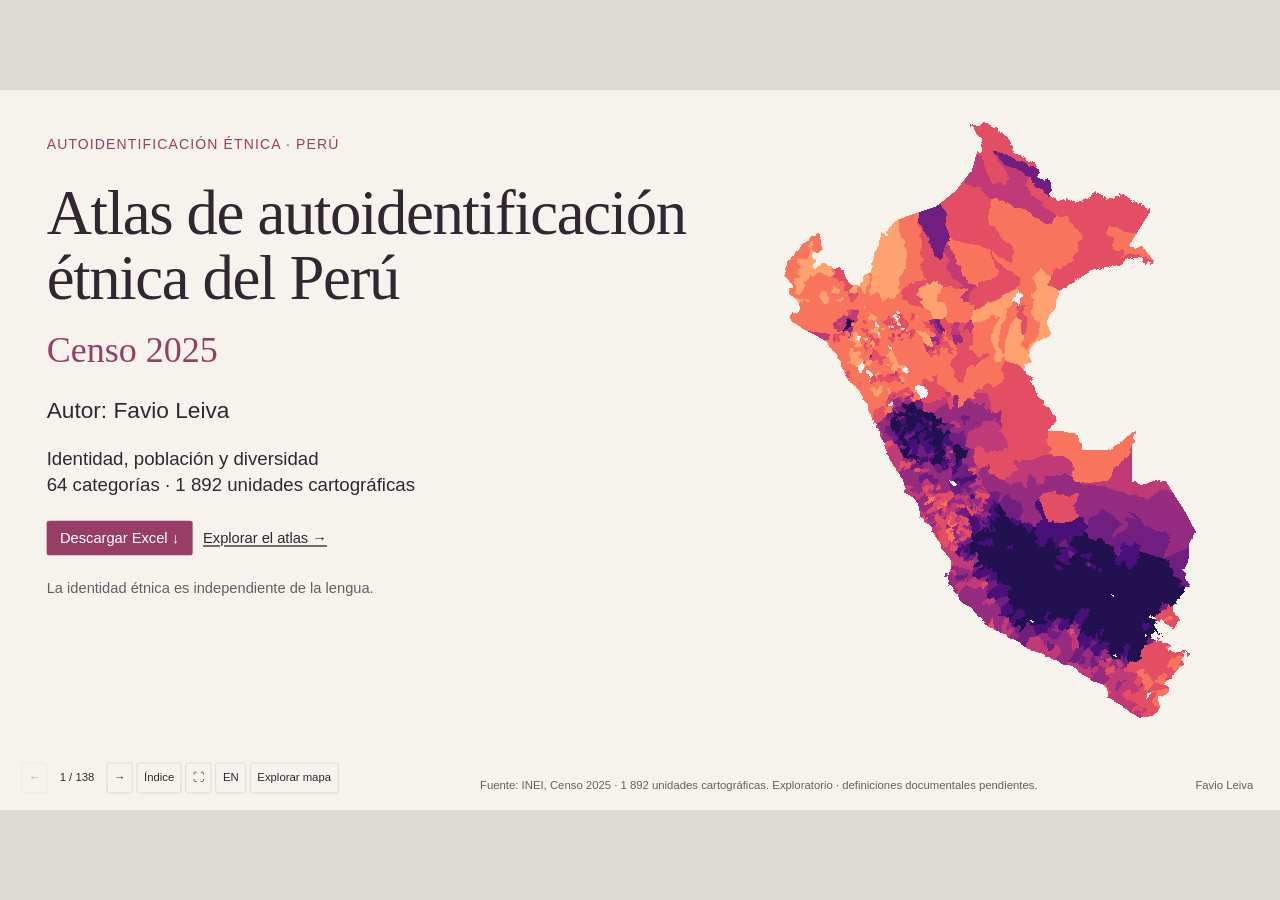
==== atlases/ethnicity/site/index.html @ 455b1ba3 "Publish lightweight bilingual ethnicity atlas for static hosting" ====
<!doctype html><html lang="es"><head><meta charset="utf-8"><meta name="viewport" content="width=device-width,initial-scale=1"><title>Atlas de autoidentificación étnica · Favio Leiva</title><link rel="stylesheet" href="deck.css"></head><body>
<main id="stage" aria-label="Atlas"><div id="slide-content" aria-live="polite"></div>
<nav class="controls" aria-label="Navegación / Navigation"><button id="previous" aria-label="Anterior / Previous">←</button><span id="counter"></span><button id="next" aria-label="Siguiente / Next">→</button><button id="contents"></button><button id="fullscreen" title="Pantalla completa / Full screen">⛶</button><button id="language"></button><button id="zoom"></button><button id="details"></button></nav>
<div class="slide-foot"><span id="footnote"></span><span>Favio Leiva</span></div></main>
<dialog id="toc"><div class="dialoghead"><h2 id="tocTitle"></h2><button id="closeToc"></button></div><input id="search" type="search" autocomplete="off"><div id="toc-list"></div><p id="empty" hidden></p></dialog><dialog id="figure-dialog"><div class="dialoghead"><span id="figure-title"></span><button id="closeFigure"></button></div><div class="downloads"><a id="original" target="_blank" rel="noopener"></a><button id="native"></button></div><div id="figure-scroll"><img id="viewer-image" alt=""></div></dialog><dialog id="detail"><div class="dialoghead"><h2 id="detail-title"></h2><button id="closeDetail"></button></div><div id="detail-body"></div></dialog><script src="deck-data.js"></script><script src="assets/district_geometry.js"></script><script src="assets/district_values.js"></script><script src="deck.js"></script></body></html>
---- atlases/ethnicity/site/deck.css ----
:root{--paper:#f6f3ed;--ink:#302731;--muted:#675d65;--accent:#983d63;--line:#d5ccd0}
*{box-sizing:border-box}html,body{margin:0;width:100%;height:100%;overflow:hidden;background:#dedad5;color:var(--ink);font-family:Arial,Helvetica,sans-serif}button,input,select{font:inherit}a{color:inherit;text-underline-offset:4px}a:hover{color:var(--accent)}button{cursor:pointer;border:1px solid var(--line);border-radius:4px;background:transparent;color:var(--ink);padding:8px 10px}button:hover{background:#e8e0e2}button:disabled{opacity:.35;cursor:default}:focus-visible{outline:3px solid var(--accent);outline-offset:3px}[hidden]{display:none!important}
#stage{position:absolute;width:1920px;height:1080px;transform-origin:0 0;overflow:hidden;background:var(--paper)}#slide-content{position:absolute;inset:0 0 88px}h1,h2,p,figure{margin:0}h1{font-family:Georgia,'Times New Roman',serif;font-weight:400;letter-spacing:-1px;line-height:1.08;font-size:54px}h2{font-size:27px;line-height:1.2;font-weight:600}.eyebrow{font-size:19px;text-transform:uppercase;letter-spacing:1.7px;color:var(--accent)}.muted{color:var(--muted)}.status{color:#704459}.controls{position:absolute;bottom:25px;left:32px;display:flex;gap:6px;align-items:center;height:46px;z-index:5}.controls button{font-size:17px;height:46px}.controls #counter{font-size:17px;min-width:77px;text-align:center;font-variant-numeric:tabular-nums}.slide-foot{position:absolute;bottom:27px;left:720px;right:40px;min-height:39px;display:flex;align-items:flex-end;justify-content:space-between;gap:22px;font-size:17px;line-height:1.25;color:var(--muted)}.slide-foot>span:first-child{max-width:1040px}.slide-foot>span:last-child{white-space:nowrap}
.map-head{position:absolute;left:40px;right:40px;top:30px}.map-head .eyebrow{margin-bottom:12px}.map-head h1{font-size:49px;max-width:1840px}.map-head.long h1{font-size:41px;max-width:1680px}.map-sub{display:flex;align-items:center;justify-content:space-between;gap:20px;margin-top:12px;font-size:22px}.metric-links{display:flex;align-items:center;gap:13px;white-space:nowrap;font-size:20px}.metric-links a{text-decoration:none;padding:4px 0;border-bottom:2px solid transparent}.metric-links .selected{color:var(--accent);border-color:var(--accent);font-weight:bold}.map-grid{position:absolute;top:166px;left:40px;right:40px;bottom:0;display:grid;grid-template-columns:420px minmax(0,1fr) 620px;gap:30px}.map-head.long+.map-grid{top:190px}.inset-panel,.national-panel,.ranking-panel{min-width:0;min-height:0}.inset-panel h2{font-size:26px}.scope{font-size:17px;color:var(--muted);margin-top:5px}.inset-map{height:350px;margin:7px 0 5px}.map-svg{width:100%;height:100%;display:block;overflow:visible}.district{stroke:transparent;stroke-width:0;shape-rendering:crispEdges;vector-effect:non-scaling-stroke;fill-rule:evenodd}.inset-map .district{stroke:transparent;stroke-width:0}.map-svg .locator{fill:none;stroke:#704459;stroke-width:1.3;vector-effect:non-scaling-stroke}.national-panel{display:flex;flex-direction:column}.national-panel h2{font-size:26px}.national-map{flex:1;min-height:0;margin-top:3px;cursor:zoom-in}.national-caption{font-size:17px;color:var(--muted);line-height:1.25;margin-top:5px;text-align:center}.summary{display:flex;justify-content:space-between;gap:18px;border-top:1px solid var(--line);padding-top:10px;margin:7px 0 12px}.summary div{min-width:0}.summary span{display:block;font-size:17px;color:var(--muted)}.summary strong{display:block;font-size:31px;line-height:1.3;font-weight:400;font-variant-numeric:tabular-nums;margin-top:3px}.summary .secondary strong{font-size:26px}.legend-head{display:flex;justify-content:space-between;align-items:baseline;border-top:1px solid var(--line);padding-top:9px;margin-bottom:8px;gap:12px}.legend-head h2{font-size:21px}.legend-head span{font-size:16px;color:var(--muted)}.legend-list{display:grid;grid-template-columns:1fr 1fr;gap:9px 16px}.legend-item{display:grid;grid-template-columns:20px 1fr;column-gap:7px;align-items:start;line-height:1.15}.swatch{width:18px;height:18px;border:1px solid #b7afb5;margin-top:2px;grid-row:span 2}.missing-swatch{background:repeating-linear-gradient(135deg,#bbb 0 3px,#ddd 3px 5px)}.class-label{font-size:17px;white-space:nowrap}.district-count{font-size:16px;color:var(--muted);margin-top:3px}.legend-note{font-size:16px;color:var(--muted);line-height:1.25;margin-top:10px}
.ranking-panel h2{font-size:27px;margin-bottom:10px}.top-table{width:100%;border-collapse:collapse;table-layout:fixed;font-variant-numeric:tabular-nums}.top-table th{font-size:16px;color:var(--muted);font-weight:400;border-bottom:1px solid var(--line);padding:0 0 7px;text-align:left}.top-table th:first-child{width:34px}.top-table th:last-child{width:116px;text-align:right}.top-table td{border-bottom:1px solid #e6dfe0;vertical-align:middle;padding:1px 0;height:37px}.top-table td:first-child{font-size:16px;color:var(--muted)}.top-table td:last-child{text-align:right;font-size:21px;white-space:nowrap}.place{display:block;font-size:21px;line-height:21px;padding-right:7px}.top-table small{display:block;font-size:14px;line-height:14px;color:var(--muted)}.place.long-place{font-size:19px;line-height:20px}.long-place+small{display:none}.rank-note{font-size:16px;color:var(--muted);line-height:1.25;margin-top:10px}.sparse .top-table td{height:58px}.sparse .place{font-size:24px;line-height:28px}.sparse .top-table small{font-size:17px;line-height:22px}.sparse .top-table td:last-child{font-size:24px}.sparse .rank-note{margin-top:20px;max-width:540px}
.national-ranking{padding:38px 64px 0;height:100%}.national-ranking .eyebrow{margin-bottom:15px}.national-ranking h1{font-size:58px}.ranking-intro{margin-top:13px;font-size:23px;color:var(--muted)}.national-table{width:100%;border-collapse:collapse;table-layout:fixed;margin-top:24px;font-variant-numeric:tabular-nums}.national-table th{font-size:18px;font-weight:400;color:var(--muted);padding:0 0 9px;text-align:left;border-bottom:1px solid var(--line)}.national-table th:nth-child(1){width:64px}.national-table th:nth-child(2){width:570px}.national-table th:nth-child(3){width:auto}.national-table th:nth-child(4){width:175px;text-align:right}.national-table th:nth-child(5){width:142px;text-align:right}.national-table td{font-size:24px;line-height:1.1;padding:5px 0;height:33px;border-bottom:1px solid #e6dfe0;vertical-align:middle}.national-table td:first-child{font-size:19px;color:var(--muted)}.national-table td:nth-child(2){padding-right:22px}.national-table td:nth-child(2) a{text-decoration:none}.national-table td:nth-child(2) a:hover{text-decoration:underline}.national-table td:nth-child(4),.national-table td:nth-child(5){text-align:right;white-space:nowrap}.national-table .long-label{font-size:20px}.barcell{padding-right:32px!important}.bar-track{width:100%;height:15px;border-left:1px solid #bba2ae;background:linear-gradient(90deg,transparent 24.8%,#e6dfe0 25%,transparent 25.2%,transparent 49.8%,#e6dfe0 50%,transparent 50.2%,transparent 74.8%,#e6dfe0 75%,transparent 75.2%)}.bar{height:100%;background:#983d63}.bar.residual{background:#b47a94}.ranking-note{margin-top:17px;font-size:18px;line-height:1.3;color:var(--muted)}.ranking-note strong{color:#704459}
.cover{position:relative;height:100%;padding:70px 70px 0}.cover .eyebrow{font-size:21px;margin-bottom:42px}.cover h1{font-size:94px;line-height:1.04;max-width:1050px;letter-spacing:-2px}.cover-year{font-family:Georgia,serif;font-size:54px;color:var(--accent);margin-top:27px}.cover-author{font-size:34px;margin-top:40px}.cover-subtitle{font-size:28px;line-height:1.45;margin-top:33px;max-width:920px}.cover-actions{display:flex;gap:16px;align-items:center;margin-top:32px;font-size:22px}.download-link{display:inline-block;padding:13px 20px;background:var(--accent);color:white;border-radius:4px;text-decoration:none}.download-link:hover{color:white;background:#783050}.cover-map{position:absolute;right:35px;top:60px;width:700px;height:720px}.cover-legend{position:absolute;right:60px;left:1180px;top:810px}.cover-legend h2{font-size:24px;margin-bottom:12px}.cover-legend .legend-list{grid-template-columns:repeat(3,1fr)}.cover-legend .class-label{font-size:17px}.cover-legend .district-count{font-size:15px}
.text-slide{padding:50px 80px 0;height:100%}.text-slide .eyebrow{font-size:21px;margin-bottom:28px}.text-slide h1{font-size:58px;max-width:1720px;margin-bottom:35px}.text-slide h2{font-size:30px;margin-bottom:14px}.text-slide p{font-size:29px;line-height:1.4;margin-bottom:20px}.text-slide .lead{font-size:32px;line-height:1.4;max-width:1710px;margin-bottom:32px}.text-slide .formula{font-size:48px;line-height:1.1;color:var(--accent);margin:5px 0 24px}.text-slide .columns{display:grid;grid-template-columns:1fr 1fr;gap:75px}.text-slide .note{font-size:23px;line-height:1.35;margin-top:25px;margin-bottom:15px}.text-slide .credits{display:none}.text-slide .downloads{display:flex;gap:30px;margin:23px 0;font-size:25px}.text-slide .downloads a{color:var(--accent)}
dialog{padding:24px 28px;border:1px solid var(--line);border-radius:8px;background:var(--paper);color:var(--ink);max-width:95vw;max-height:92vh}dialog::backdrop{background:#211521bd}.dialoghead{display:flex;align-items:center;justify-content:space-between;gap:20px;margin-bottom:18px}dialog h2{font:30px Georgia,serif}#toc{width:1000px;height:90vh}#search{width:100%;padding:12px;font-size:20px;background:white;border:1px solid var(--line);border-radius:4px}#toc-list{overflow:auto;height:calc(100% - 130px);margin-top:18px}#toc-list button{display:flex;text-align:left;gap:15px;width:100%;border:0;border-bottom:1px solid var(--line);padding:12px 0;font-size:18px}.tocnum{color:var(--muted);min-width:34px}#figure-dialog{width:98vw;height:96vh;max-width:98vw;max-height:96vh;padding:16px 22px}#figure-title{font-size:22px}#figure-dialog .downloads{display:flex;gap:20px;margin-bottom:12px}#figure-scroll{height:calc(100% - 110px);overflow:auto;display:flex;align-items:center;justify-content:center;background:white}#viewer-image{display:none}#vector-viewer{height:100%;width:100%}#vector-viewer svg{height:100%;width:100%;display:block}#figure-scroll.native #vector-viewer{height:1800px;width:1800px;min-width:1800px;align-self:flex-start}#figure-scroll.native{justify-content:flex-start}#detail{width:1000px}#detail-body{overflow:auto}#detail table{width:100%;border-collapse:collapse;font-size:18px}#detail th,#detail td{text-align:left;padding:9px 12px;border-bottom:1px solid var(--line)}#detail th:last-child,#detail td:last-child{text-align:right;white-space:nowrap}#detail small{display:block;font-size:14px;color:var(--muted)}#detail p{margin-bottom:14px}#empty{margin-top:15px}
@media(max-width:600px){dialog{padding:14px}dialog h2{font-size:22px}#toc-list button{font-size:15px}#detail table{font-size:14px}#detail th,#detail td{padding:7px 5px}.dialoghead{gap:8px}#figure-title{font-size:16px}#original{font-size:13px}}
@media print{html,body{overflow:visible}#stage{transform:none!important;left:0!important;top:0!important}.controls{display:none}}
.top-table td{padding:0;height:35px}.ranking-panel h2{margin-bottom:6px}.top-table th{padding-bottom:5px}.rank-note{margin-top:8px}.dense-legend .inset-map{height:280px}.dense-legend .legend-list{row-gap:6px}.map-head.long+.map-grid{top:166px}.national-table td{font-size:23px;line-height:25px;padding:2px 0;height:30px}.national-table .long-label{font-size:19px;line-height:21px}.national-table{margin-top:20px}.ranking-note{margin-top:14px}.national-ranking .eyebrow{margin-bottom:12px}.national-ranking h1{font-size:54px}.national-ranking{padding-top:30px}
.inset-map{cursor:zoom-in}.cover-map .locator{display:none}
.relative-map .inset-map{height:350px}.relative-map .legend-list{grid-template-columns:repeat(3,minmax(0,1fr));column-gap:8px;row-gap:8px}.relative-map .class-label{font-size:16px}.relative-map .district-count{font-size:15px}.relative-map .legend-item{grid-template-columns:17px 1fr;column-gap:5px}.relative-map .swatch{width:16px;height:16px}
.cover-relative .district{shape-rendering:crispEdges}.maxima-grid .max-legend>div{margin:8px 0}.maxima-grid .max-summary{margin-bottom:12px}.max-actions{display:flex;align-items:center;gap:20px;margin-top:8px}.max-actions button{font-size:17px;padding:5px 8px}.max-actions .max-download{margin-top:0}
.cover-map{height:940px;width:820px;top:25px;right:25px}.cover-legend{top:748px}.cover-relative .district{stroke:transparent;stroke-width:0}
.maxima-panel{min-width:0;min-height:0;display:flex;flex-direction:column}.max-panel-head{display:flex;justify-content:space-between;gap:10px;align-items:center}.max-panel-head h2{font-size:25px}.max-panel-head button{font-size:17px;white-space:nowrap}.winner-status{font-size:17px;color:var(--muted);line-height:1.3;margin:10px 0}.maxima-scroll{min-height:0;flex:1;overflow:auto;border:1px solid var(--line);scrollbar-gutter:stable}.maxima-table{width:100%;table-layout:fixed;border-collapse:collapse}.maxima-table th{position:sticky;top:0;background:var(--paper);border-bottom:1px solid var(--line);font-weight:400;font-size:17px;padding:8px 6px;text-align:left;z-index:1}.maxima-table th:first-child{width:36px}.maxima-table th:last-child{width:106px;text-align:right}.maxima-table td{font-size:19px;line-height:1.2;padding:9px 6px;border-bottom:1px solid #ded6dc;vertical-align:top}.maxima-table td:first-child{font-size:16px;color:var(--muted)}.maxima-table td:last-child{text-align:right;white-space:nowrap}.maxima-table small{display:block;font-size:14px;line-height:1.2;color:var(--muted);margin-top:4px}.maxima-table tbody tr{cursor:pointer}.maxima-table tbody tr:hover{background:#eee3e9}.max-scroll-note{font-size:17px;color:var(--muted);margin-top:9px}.max-summary{display:grid;grid-template-columns:repeat(3,1fr);gap:15px;border-top:1px solid var(--line);padding-top:12px;margin:8px 0 18px}.max-summary strong{display:block;font-size:34px;font-weight:400}.max-summary span{display:block;font-size:17px;color:var(--muted);margin-top:4px}.max-legend-heading{font-size:22px!important;margin:10px 0}.max-legend>div{display:flex;align-items:flex-start;gap:10px;font-size:19px;line-height:1.2;margin:12px 0}.max-legend small{display:block;font-size:16px;color:var(--muted);margin-top:3px}.max-download{display:inline-block;font-size:18px;margin-top:14px;color:var(--accent)}.maxima-svg .winner{cursor:pointer}.maxima-svg .district.chosen{stroke:transparent;stroke-width:0}.max-marker{cursor:pointer}.max-marker circle{fill:#fff;fill-opacity:.92;stroke:#632753;stroke-width:1;vector-effect:non-scaling-stroke}.max-marker text{fill:#4b1d70;text-anchor:middle;dominant-baseline:central;font-family:Arial,sans-serif;font-weight:bold;pointer-events:none}.marker-line{stroke:#6d5362;stroke-width:.65;vector-effect:non-scaling-stroke}.max-marker.chosen circle{fill:#4b1d70}.max-marker.chosen text{fill:white}.maxima-svg .district:not(.winner){stroke:transparent;stroke-width:0}#detail .maxima-table th:nth-child(2){width:34%}#detail .maxima-table th:last-child{width:130px}
.national-table.leaders th:nth-child(1){width:42px}.national-table.leaders th:nth-child(2){width:350px}.national-table.leaders th:nth-child(3){width:150px}.national-table.leaders th:nth-child(4){width:144px}.national-table.leaders th:nth-child(5){width:116px}.national-table.leaders th:nth-child(6),.national-table.leaders th:nth-child(7){width:495px;text-align:left;padding-left:18px}.national-table.leaders td{font-size:22px}.national-table.leaders .long-label{font-size:19px;line-height:21px}.national-table.leaders .district-leader{font-size:20px;line-height:24px;text-align:left;padding-left:18px}.leader-value{white-space:nowrap}.national-table.leaders .barcell{padding-right:16px!important}.national-table.leaders .residual-row{background:#eee7e7}.national-table.leaders th{font-size:17px}.national-table.leaders+.ranking-note{font-size:17px;line-height:1.25}

/* Sortable maxima tables and external row-number callouts. */
.maxima-table th:nth-child(1),#detail .maxima-table th:nth-child(1){width:5%}
.maxima-table th:nth-child(2),#detail .maxima-table th:nth-child(2){width:27%}
.maxima-table th:nth-child(3),#detail .maxima-table th:nth-child(3){width:32%}
.maxima-table th:nth-child(4),.maxima-table th:nth-child(5),#detail .maxima-table th:nth-child(4),#detail .maxima-table th:nth-child(5){width:18%;text-align:right}
.maxima-table td{font-size:18px;padding:9px 5px;overflow-wrap:break-word}
.maxima-table td:nth-child(4),.maxima-table td:nth-child(5){text-align:right;white-space:nowrap;overflow-wrap:normal}
.maxima-table th{padding:8px 4px;font-size:16px}
.maxima-table th button{font:inherit;color:var(--accent);border:0;background:transparent;padding:3px 0;white-space:nowrap;cursor:pointer}
.maxima-table th button:hover{text-decoration:underline}.maxima-table th button:focus-visible{outline:2px solid var(--accent);outline-offset:3px}
.maxima-table th[aria-sort="ascending"],.maxima-table th[aria-sort="descending"]{background:#eee3e9}
.max-marker rect{fill:#fff;fill-opacity:.97;stroke:#632753;stroke-width:.7;vector-effect:non-scaling-stroke}
.max-marker.chosen rect{fill:#4b1d70}.max-marker:focus-visible rect{stroke:#e89320;stroke-width:2}
.marker-anchor{fill:#632753;stroke:#fff;stroke-width:.4;vector-effect:non-scaling-stroke}.marker-lines{pointer-events:none}
.max-scroll-note{font-size:16px}

/* District hover and exploration, scoped to the modal map. */
.district-link{border:0;background:transparent;border-radius:0;padding:0;text-align:left;width:100%;color:inherit;font-family:inherit;cursor:zoom-in}
.district-link:hover{background:transparent;color:var(--accent);text-decoration:underline}
.top-table tbody tr{cursor:zoom-in}.top-table tbody tr:hover{background:#eee3e9}
#district-tooltip{position:fixed;z-index:10000;pointer-events:none;max-width:340px;padding:13px 16px;background:#fffefa;color:var(--ink);border:1px solid #bca8b4;border-radius:6px;box-shadow:0 3px 14px #30273126;font:16px/1.35 Arial,sans-serif}
#district-tooltip strong,#explorer-district>strong{display:block;font-size:20px;line-height:1.2;margin-bottom:4px}
#district-tooltip small,#explorer-district small{display:block;color:var(--muted);font-size:13px;line-height:1.4}
.district-value{margin-top:10px;display:flex;flex-direction:column;gap:2px}.district-value b{font-weight:600}.district-value span{font-size:14px}
#figure-dialog[open]{display:flex;flex-direction:column;overflow:hidden}
#figure-dialog .dialoghead{flex:none;min-height:32px;margin-bottom:10px}
#figure-title{font:21px/1.3 Georgia,serif;min-width:0}
.explorer-toolbar{display:flex;flex-wrap:wrap;align-items:center;justify-content:space-between;gap:8px 14px;margin-bottom:10px;font-size:14px;flex:none}
.explorer-buttons{display:flex;align-items:center;gap:6px}.explorer-buttons button{padding:7px 11px;font-size:15px;white-space:nowrap}
#explore-plus,#explore-minus{font-size:22px;line-height:22px;min-width:38px}#explore-scale{min-width:68px;text-align:center;font-variant-numeric:tabular-nums}
#explore-help{color:var(--muted)}.explorer-toolbar #original{font-size:13px}
.explorer-body{display:grid;grid-template-columns:minmax(0,1fr) 265px;gap:16px;flex:1;min-height:0}
#figure-dialog #figure-scroll{height:auto;min-height:0;overflow:hidden;display:block;position:relative;background:#f6f3ed;cursor:grab;touch-action:none;user-select:none;border:1px solid var(--line);border-radius:4px}
#figure-dialog #figure-scroll.dragging{cursor:grabbing}#figure-dialog #vector-viewer{width:100%;height:100%;min-width:0}
#figure-dialog .explorer-svg{width:100%;height:100%;overflow:hidden}
#figure-dialog #vector-viewer{will-change:transform;transform-origin:0 0}
#figure-dialog #vector-viewer{position:relative}#explore-raster{position:absolute;inset:0;width:100%;height:100%;pointer-events:none}
.explorer-svg.district-selected .district:not(.explorer-selected){opacity:.28}
.explorer-svg .district.explorer-selected{opacity:1}
#explorer-info{overflow:auto;min-height:0;border-left:1px solid var(--line);padding:12px 0 12px 16px;font-size:16px;line-height:1.4}
#explorer-info h3{font-size:15px;color:var(--accent);font-weight:400;margin:0 0 18px}#explorer-district .district-value{padding-top:10px;border-top:1px solid var(--line)}
@media(max-width:750px){.explorer-body{grid-template-columns:minmax(0,1fr) 190px;gap:10px}#explorer-info{font-size:14px;padding-left:10px}#figure-dialog{padding:10px}#figure-title{font-size:17px}.explorer-buttons{flex-wrap:wrap}#explore-help{font-size:12px}}
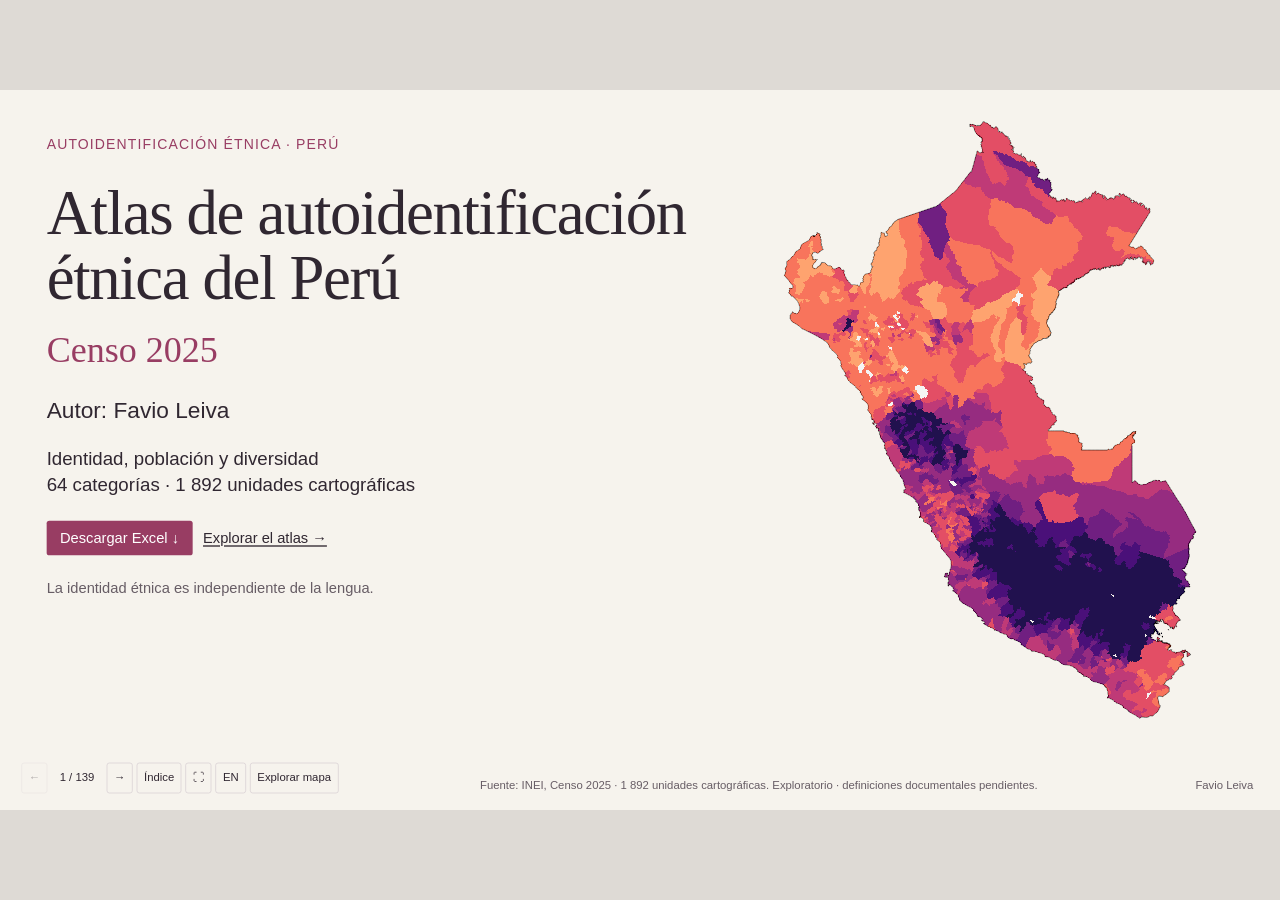
==== commit d3ca2126: "Add ethnic group presence map and refine interactive map display" ====
--- a/atlases/ethnicity/site/index.html
+++ b/atlases/ethnicity/site/index.html
@@ -2,4 +2,4 @@
 <main id="stage" aria-label="Atlas"><div id="slide-content" aria-live="polite"></div>
 <nav class="controls" aria-label="Navegación / Navigation"><button id="previous" aria-label="Anterior / Previous">←</button><span id="counter"></span><button id="next" aria-label="Siguiente / Next">→</button><button id="contents"></button><button id="fullscreen" title="Pantalla completa / Full screen">⛶</button><button id="language"></button><button id="zoom"></button><button id="details"></button></nav>
 <div class="slide-foot"><span id="footnote"></span><span>Favio Leiva</span></div></main>
-<dialog id="toc"><div class="dialoghead"><h2 id="tocTitle"></h2><button id="closeToc"></button></div><input id="search" type="search" autocomplete="off"><div id="toc-list"></div><p id="empty" hidden></p></dialog><dialog id="figure-dialog"><div class="dialoghead"><span id="figure-title"></span><button id="closeFigure"></button></div><div class="downloads"><a id="original" target="_blank" rel="noopener"></a><button id="native"></button></div><div id="figure-scroll"><img id="viewer-image" alt=""></div></dialog><dialog id="detail"><div class="dialoghead"><h2 id="detail-title"></h2><button id="closeDetail"></button></div><div id="detail-body"></div></dialog><script src="deck-data.js"></script><script src="assets/district_geometry.js"></script><script src="assets/district_values.js"></script><script src="deck.js"></script></body></html>+<dialog id="toc"><div class="dialoghead"><h2 id="tocTitle"></h2><button id="closeToc"></button></div><input id="search" type="search" autocomplete="off"><div id="toc-list"></div><p id="empty" hidden></p></dialog><dialog id="figure-dialog"><div class="dialoghead"><span id="figure-title"></span><button id="closeFigure"></button></div><div class="downloads"><a id="original" target="_blank" rel="noopener"></a><button id="native"></button></div><div id="figure-scroll"><img id="viewer-image" alt=""></div></dialog><dialog id="detail"><div class="dialoghead"><h2 id="detail-title"></h2><button id="closeDetail"></button></div><div id="detail-body"></div></dialog><script src="deck-data.js"></script><script src="assets/district_geometry.js"></script><script src="assets/district_values.js"></script><script src="assets/country_outline.js"></script><script src="deck.js"></script></body></html>
--- a/atlases/ethnicity/site/deck.css
+++ b/atlases/ethnicity/site/deck.css
@@ -1,61 +1,69 @@
-:root{--paper:#f6f3ed;--ink:#302731;--muted:#675d65;--accent:#983d63;--line:#d5ccd0}
-*{box-sizing:border-box}html,body{margin:0;width:100%;height:100%;overflow:hidden;background:#dedad5;color:var(--ink);font-family:Arial,Helvetica,sans-serif}button,input,select{font:inherit}a{color:inherit;text-underline-offset:4px}a:hover{color:var(--accent)}button{cursor:pointer;border:1px solid var(--line);border-radius:4px;background:transparent;color:var(--ink);padding:8px 10px}button:hover{background:#e8e0e2}button:disabled{opacity:.35;cursor:default}:focus-visible{outline:3px solid var(--accent);outline-offset:3px}[hidden]{display:none!important}
-#stage{position:absolute;width:1920px;height:1080px;transform-origin:0 0;overflow:hidden;background:var(--paper)}#slide-content{position:absolute;inset:0 0 88px}h1,h2,p,figure{margin:0}h1{font-family:Georgia,'Times New Roman',serif;font-weight:400;letter-spacing:-1px;line-height:1.08;font-size:54px}h2{font-size:27px;line-height:1.2;font-weight:600}.eyebrow{font-size:19px;text-transform:uppercase;letter-spacing:1.7px;color:var(--accent)}.muted{color:var(--muted)}.status{color:#704459}.controls{position:absolute;bottom:25px;left:32px;display:flex;gap:6px;align-items:center;height:46px;z-index:5}.controls button{font-size:17px;height:46px}.controls #counter{font-size:17px;min-width:77px;text-align:center;font-variant-numeric:tabular-nums}.slide-foot{position:absolute;bottom:27px;left:720px;right:40px;min-height:39px;display:flex;align-items:flex-end;justify-content:space-between;gap:22px;font-size:17px;line-height:1.25;color:var(--muted)}.slide-foot>span:first-child{max-width:1040px}.slide-foot>span:last-child{white-space:nowrap}
-.map-head{position:absolute;left:40px;right:40px;top:30px}.map-head .eyebrow{margin-bottom:12px}.map-head h1{font-size:49px;max-width:1840px}.map-head.long h1{font-size:41px;max-width:1680px}.map-sub{display:flex;align-items:center;justify-content:space-between;gap:20px;margin-top:12px;font-size:22px}.metric-links{display:flex;align-items:center;gap:13px;white-space:nowrap;font-size:20px}.metric-links a{text-decoration:none;padding:4px 0;border-bottom:2px solid transparent}.metric-links .selected{color:var(--accent);border-color:var(--accent);font-weight:bold}.map-grid{position:absolute;top:166px;left:40px;right:40px;bottom:0;display:grid;grid-template-columns:420px minmax(0,1fr) 620px;gap:30px}.map-head.long+.map-grid{top:190px}.inset-panel,.national-panel,.ranking-panel{min-width:0;min-height:0}.inset-panel h2{font-size:26px}.scope{font-size:17px;color:var(--muted);margin-top:5px}.inset-map{height:350px;margin:7px 0 5px}.map-svg{width:100%;height:100%;display:block;overflow:visible}.district{stroke:transparent;stroke-width:0;shape-rendering:crispEdges;vector-effect:non-scaling-stroke;fill-rule:evenodd}.inset-map .district{stroke:transparent;stroke-width:0}.map-svg .locator{fill:none;stroke:#704459;stroke-width:1.3;vector-effect:non-scaling-stroke}.national-panel{display:flex;flex-direction:column}.national-panel h2{font-size:26px}.national-map{flex:1;min-height:0;margin-top:3px;cursor:zoom-in}.national-caption{font-size:17px;color:var(--muted);line-height:1.25;margin-top:5px;text-align:center}.summary{display:flex;justify-content:space-between;gap:18px;border-top:1px solid var(--line);padding-top:10px;margin:7px 0 12px}.summary div{min-width:0}.summary span{display:block;font-size:17px;color:var(--muted)}.summary strong{display:block;font-size:31px;line-height:1.3;font-weight:400;font-variant-numeric:tabular-nums;margin-top:3px}.summary .secondary strong{font-size:26px}.legend-head{display:flex;justify-content:space-between;align-items:baseline;border-top:1px solid var(--line);padding-top:9px;margin-bottom:8px;gap:12px}.legend-head h2{font-size:21px}.legend-head span{font-size:16px;color:var(--muted)}.legend-list{display:grid;grid-template-columns:1fr 1fr;gap:9px 16px}.legend-item{display:grid;grid-template-columns:20px 1fr;column-gap:7px;align-items:start;line-height:1.15}.swatch{width:18px;height:18px;border:1px solid #b7afb5;margin-top:2px;grid-row:span 2}.missing-swatch{background:repeating-linear-gradient(135deg,#bbb 0 3px,#ddd 3px 5px)}.class-label{font-size:17px;white-space:nowrap}.district-count{font-size:16px;color:var(--muted);margin-top:3px}.legend-note{font-size:16px;color:var(--muted);line-height:1.25;margin-top:10px}
-.ranking-panel h2{font-size:27px;margin-bottom:10px}.top-table{width:100%;border-collapse:collapse;table-layout:fixed;font-variant-numeric:tabular-nums}.top-table th{font-size:16px;color:var(--muted);font-weight:400;border-bottom:1px solid var(--line);padding:0 0 7px;text-align:left}.top-table th:first-child{width:34px}.top-table th:last-child{width:116px;text-align:right}.top-table td{border-bottom:1px solid #e6dfe0;vertical-align:middle;padding:1px 0;height:37px}.top-table td:first-child{font-size:16px;color:var(--muted)}.top-table td:last-child{text-align:right;font-size:21px;white-space:nowrap}.place{display:block;font-size:21px;line-height:21px;padding-right:7px}.top-table small{display:block;font-size:14px;line-height:14px;color:var(--muted)}.place.long-place{font-size:19px;line-height:20px}.long-place+small{display:none}.rank-note{font-size:16px;color:var(--muted);line-height:1.25;margin-top:10px}.sparse .top-table td{height:58px}.sparse .place{font-size:24px;line-height:28px}.sparse .top-table small{font-size:17px;line-height:22px}.sparse .top-table td:last-child{font-size:24px}.sparse .rank-note{margin-top:20px;max-width:540px}
-.national-ranking{padding:38px 64px 0;height:100%}.national-ranking .eyebrow{margin-bottom:15px}.national-ranking h1{font-size:58px}.ranking-intro{margin-top:13px;font-size:23px;color:var(--muted)}.national-table{width:100%;border-collapse:collapse;table-layout:fixed;margin-top:24px;font-variant-numeric:tabular-nums}.national-table th{font-size:18px;font-weight:400;color:var(--muted);padding:0 0 9px;text-align:left;border-bottom:1px solid var(--line)}.national-table th:nth-child(1){width:64px}.national-table th:nth-child(2){width:570px}.national-table th:nth-child(3){width:auto}.national-table th:nth-child(4){width:175px;text-align:right}.national-table th:nth-child(5){width:142px;text-align:right}.national-table td{font-size:24px;line-height:1.1;padding:5px 0;height:33px;border-bottom:1px solid #e6dfe0;vertical-align:middle}.national-table td:first-child{font-size:19px;color:var(--muted)}.national-table td:nth-child(2){padding-right:22px}.national-table td:nth-child(2) a{text-decoration:none}.national-table td:nth-child(2) a:hover{text-decoration:underline}.national-table td:nth-child(4),.national-table td:nth-child(5){text-align:right;white-space:nowrap}.national-table .long-label{font-size:20px}.barcell{padding-right:32px!important}.bar-track{width:100%;height:15px;border-left:1px solid #bba2ae;background:linear-gradient(90deg,transparent 24.8%,#e6dfe0 25%,transparent 25.2%,transparent 49.8%,#e6dfe0 50%,transparent 50.2%,transparent 74.8%,#e6dfe0 75%,transparent 75.2%)}.bar{height:100%;background:#983d63}.bar.residual{background:#b47a94}.ranking-note{margin-top:17px;font-size:18px;line-height:1.3;color:var(--muted)}.ranking-note strong{color:#704459}
-.cover{position:relative;height:100%;padding:70px 70px 0}.cover .eyebrow{font-size:21px;margin-bottom:42px}.cover h1{font-size:94px;line-height:1.04;max-width:1050px;letter-spacing:-2px}.cover-year{font-family:Georgia,serif;font-size:54px;color:var(--accent);margin-top:27px}.cover-author{font-size:34px;margin-top:40px}.cover-subtitle{font-size:28px;line-height:1.45;margin-top:33px;max-width:920px}.cover-actions{display:flex;gap:16px;align-items:center;margin-top:32px;font-size:22px}.download-link{display:inline-block;padding:13px 20px;background:var(--accent);color:white;border-radius:4px;text-decoration:none}.download-link:hover{color:white;background:#783050}.cover-map{position:absolute;right:35px;top:60px;width:700px;height:720px}.cover-legend{position:absolute;right:60px;left:1180px;top:810px}.cover-legend h2{font-size:24px;margin-bottom:12px}.cover-legend .legend-list{grid-template-columns:repeat(3,1fr)}.cover-legend .class-label{font-size:17px}.cover-legend .district-count{font-size:15px}
-.text-slide{padding:50px 80px 0;height:100%}.text-slide .eyebrow{font-size:21px;margin-bottom:28px}.text-slide h1{font-size:58px;max-width:1720px;margin-bottom:35px}.text-slide h2{font-size:30px;margin-bottom:14px}.text-slide p{font-size:29px;line-height:1.4;margin-bottom:20px}.text-slide .lead{font-size:32px;line-height:1.4;max-width:1710px;margin-bottom:32px}.text-slide .formula{font-size:48px;line-height:1.1;color:var(--accent);margin:5px 0 24px}.text-slide .columns{display:grid;grid-template-columns:1fr 1fr;gap:75px}.text-slide .note{font-size:23px;line-height:1.35;margin-top:25px;margin-bottom:15px}.text-slide .credits{display:none}.text-slide .downloads{display:flex;gap:30px;margin:23px 0;font-size:25px}.text-slide .downloads a{color:var(--accent)}
-dialog{padding:24px 28px;border:1px solid var(--line);border-radius:8px;background:var(--paper);color:var(--ink);max-width:95vw;max-height:92vh}dialog::backdrop{background:#211521bd}.dialoghead{display:flex;align-items:center;justify-content:space-between;gap:20px;margin-bottom:18px}dialog h2{font:30px Georgia,serif}#toc{width:1000px;height:90vh}#search{width:100%;padding:12px;font-size:20px;background:white;border:1px solid var(--line);border-radius:4px}#toc-list{overflow:auto;height:calc(100% - 130px);margin-top:18px}#toc-list button{display:flex;text-align:left;gap:15px;width:100%;border:0;border-bottom:1px solid var(--line);padding:12px 0;font-size:18px}.tocnum{color:var(--muted);min-width:34px}#figure-dialog{width:98vw;height:96vh;max-width:98vw;max-height:96vh;padding:16px 22px}#figure-title{font-size:22px}#figure-dialog .downloads{display:flex;gap:20px;margin-bottom:12px}#figure-scroll{height:calc(100% - 110px);overflow:auto;display:flex;align-items:center;justify-content:center;background:white}#viewer-image{display:none}#vector-viewer{height:100%;width:100%}#vector-viewer svg{height:100%;width:100%;display:block}#figure-scroll.native #vector-viewer{height:1800px;width:1800px;min-width:1800px;align-self:flex-start}#figure-scroll.native{justify-content:flex-start}#detail{width:1000px}#detail-body{overflow:auto}#detail table{width:100%;border-collapse:collapse;font-size:18px}#detail th,#detail td{text-align:left;padding:9px 12px;border-bottom:1px solid var(--line)}#detail th:last-child,#detail td:last-child{text-align:right;white-space:nowrap}#detail small{display:block;font-size:14px;color:var(--muted)}#detail p{margin-bottom:14px}#empty{margin-top:15px}
-@media(max-width:600px){dialog{padding:14px}dialog h2{font-size:22px}#toc-list button{font-size:15px}#detail table{font-size:14px}#detail th,#detail td{padding:7px 5px}.dialoghead{gap:8px}#figure-title{font-size:16px}#original{font-size:13px}}
-@media print{html,body{overflow:visible}#stage{transform:none!important;left:0!important;top:0!important}.controls{display:none}}
-.top-table td{padding:0;height:35px}.ranking-panel h2{margin-bottom:6px}.top-table th{padding-bottom:5px}.rank-note{margin-top:8px}.dense-legend .inset-map{height:280px}.dense-legend .legend-list{row-gap:6px}.map-head.long+.map-grid{top:166px}.national-table td{font-size:23px;line-height:25px;padding:2px 0;height:30px}.national-table .long-label{font-size:19px;line-height:21px}.national-table{margin-top:20px}.ranking-note{margin-top:14px}.national-ranking .eyebrow{margin-bottom:12px}.national-ranking h1{font-size:54px}.national-ranking{padding-top:30px}
-.inset-map{cursor:zoom-in}.cover-map .locator{display:none}
-.relative-map .inset-map{height:350px}.relative-map .legend-list{grid-template-columns:repeat(3,minmax(0,1fr));column-gap:8px;row-gap:8px}.relative-map .class-label{font-size:16px}.relative-map .district-count{font-size:15px}.relative-map .legend-item{grid-template-columns:17px 1fr;column-gap:5px}.relative-map .swatch{width:16px;height:16px}
-.cover-relative .district{shape-rendering:crispEdges}.maxima-grid .max-legend>div{margin:8px 0}.maxima-grid .max-summary{margin-bottom:12px}.max-actions{display:flex;align-items:center;gap:20px;margin-top:8px}.max-actions button{font-size:17px;padding:5px 8px}.max-actions .max-download{margin-top:0}
-.cover-map{height:940px;width:820px;top:25px;right:25px}.cover-legend{top:748px}.cover-relative .district{stroke:transparent;stroke-width:0}
-.maxima-panel{min-width:0;min-height:0;display:flex;flex-direction:column}.max-panel-head{display:flex;justify-content:space-between;gap:10px;align-items:center}.max-panel-head h2{font-size:25px}.max-panel-head button{font-size:17px;white-space:nowrap}.winner-status{font-size:17px;color:var(--muted);line-height:1.3;margin:10px 0}.maxima-scroll{min-height:0;flex:1;overflow:auto;border:1px solid var(--line);scrollbar-gutter:stable}.maxima-table{width:100%;table-layout:fixed;border-collapse:collapse}.maxima-table th{position:sticky;top:0;background:var(--paper);border-bottom:1px solid var(--line);font-weight:400;font-size:17px;padding:8px 6px;text-align:left;z-index:1}.maxima-table th:first-child{width:36px}.maxima-table th:last-child{width:106px;text-align:right}.maxima-table td{font-size:19px;line-height:1.2;padding:9px 6px;border-bottom:1px solid #ded6dc;vertical-align:top}.maxima-table td:first-child{font-size:16px;color:var(--muted)}.maxima-table td:last-child{text-align:right;white-space:nowrap}.maxima-table small{display:block;font-size:14px;line-height:1.2;color:var(--muted);margin-top:4px}.maxima-table tbody tr{cursor:pointer}.maxima-table tbody tr:hover{background:#eee3e9}.max-scroll-note{font-size:17px;color:var(--muted);margin-top:9px}.max-summary{display:grid;grid-template-columns:repeat(3,1fr);gap:15px;border-top:1px solid var(--line);padding-top:12px;margin:8px 0 18px}.max-summary strong{display:block;font-size:34px;font-weight:400}.max-summary span{display:block;font-size:17px;color:var(--muted);margin-top:4px}.max-legend-heading{font-size:22px!important;margin:10px 0}.max-legend>div{display:flex;align-items:flex-start;gap:10px;font-size:19px;line-height:1.2;margin:12px 0}.max-legend small{display:block;font-size:16px;color:var(--muted);margin-top:3px}.max-download{display:inline-block;font-size:18px;margin-top:14px;color:var(--accent)}.maxima-svg .winner{cursor:pointer}.maxima-svg .district.chosen{stroke:transparent;stroke-width:0}.max-marker{cursor:pointer}.max-marker circle{fill:#fff;fill-opacity:.92;stroke:#632753;stroke-width:1;vector-effect:non-scaling-stroke}.max-marker text{fill:#4b1d70;text-anchor:middle;dominant-baseline:central;font-family:Arial,sans-serif;font-weight:bold;pointer-events:none}.marker-line{stroke:#6d5362;stroke-width:.65;vector-effect:non-scaling-stroke}.max-marker.chosen circle{fill:#4b1d70}.max-marker.chosen text{fill:white}.maxima-svg .district:not(.winner){stroke:transparent;stroke-width:0}#detail .maxima-table th:nth-child(2){width:34%}#detail .maxima-table th:last-child{width:130px}
-.national-table.leaders th:nth-child(1){width:42px}.national-table.leaders th:nth-child(2){width:350px}.national-table.leaders th:nth-child(3){width:150px}.national-table.leaders th:nth-child(4){width:144px}.national-table.leaders th:nth-child(5){width:116px}.national-table.leaders th:nth-child(6),.national-table.leaders th:nth-child(7){width:495px;text-align:left;padding-left:18px}.national-table.leaders td{font-size:22px}.national-table.leaders .long-label{font-size:19px;line-height:21px}.national-table.leaders .district-leader{font-size:20px;line-height:24px;text-align:left;padding-left:18px}.leader-value{white-space:nowrap}.national-table.leaders .barcell{padding-right:16px!important}.national-table.leaders .residual-row{background:#eee7e7}.national-table.leaders th{font-size:17px}.national-table.leaders+.ranking-note{font-size:17px;line-height:1.25}
-
-/* Sortable maxima tables and external row-number callouts. */
-.maxima-table th:nth-child(1),#detail .maxima-table th:nth-child(1){width:5%}
-.maxima-table th:nth-child(2),#detail .maxima-table th:nth-child(2){width:27%}
-.maxima-table th:nth-child(3),#detail .maxima-table th:nth-child(3){width:32%}
-.maxima-table th:nth-child(4),.maxima-table th:nth-child(5),#detail .maxima-table th:nth-child(4),#detail .maxima-table th:nth-child(5){width:18%;text-align:right}
-.maxima-table td{font-size:18px;padding:9px 5px;overflow-wrap:break-word}
-.maxima-table td:nth-child(4),.maxima-table td:nth-child(5){text-align:right;white-space:nowrap;overflow-wrap:normal}
-.maxima-table th{padding:8px 4px;font-size:16px}
-.maxima-table th button{font:inherit;color:var(--accent);border:0;background:transparent;padding:3px 0;white-space:nowrap;cursor:pointer}
-.maxima-table th button:hover{text-decoration:underline}.maxima-table th button:focus-visible{outline:2px solid var(--accent);outline-offset:3px}
-.maxima-table th[aria-sort="ascending"],.maxima-table th[aria-sort="descending"]{background:#eee3e9}
-.max-marker rect{fill:#fff;fill-opacity:.97;stroke:#632753;stroke-width:.7;vector-effect:non-scaling-stroke}
-.max-marker.chosen rect{fill:#4b1d70}.max-marker:focus-visible rect{stroke:#e89320;stroke-width:2}
-.marker-anchor{fill:#632753;stroke:#fff;stroke-width:.4;vector-effect:non-scaling-stroke}.marker-lines{pointer-events:none}
-.max-scroll-note{font-size:16px}
-
-/* District hover and exploration, scoped to the modal map. */
-.district-link{border:0;background:transparent;border-radius:0;padding:0;text-align:left;width:100%;color:inherit;font-family:inherit;cursor:zoom-in}
-.district-link:hover{background:transparent;color:var(--accent);text-decoration:underline}
-.top-table tbody tr{cursor:zoom-in}.top-table tbody tr:hover{background:#eee3e9}
-#district-tooltip{position:fixed;z-index:10000;pointer-events:none;max-width:340px;padding:13px 16px;background:#fffefa;color:var(--ink);border:1px solid #bca8b4;border-radius:6px;box-shadow:0 3px 14px #30273126;font:16px/1.35 Arial,sans-serif}
-#district-tooltip strong,#explorer-district>strong{display:block;font-size:20px;line-height:1.2;margin-bottom:4px}
-#district-tooltip small,#explorer-district small{display:block;color:var(--muted);font-size:13px;line-height:1.4}
-.district-value{margin-top:10px;display:flex;flex-direction:column;gap:2px}.district-value b{font-weight:600}.district-value span{font-size:14px}
-#figure-dialog[open]{display:flex;flex-direction:column;overflow:hidden}
-#figure-dialog .dialoghead{flex:none;min-height:32px;margin-bottom:10px}
-#figure-title{font:21px/1.3 Georgia,serif;min-width:0}
-.explorer-toolbar{display:flex;flex-wrap:wrap;align-items:center;justify-content:space-between;gap:8px 14px;margin-bottom:10px;font-size:14px;flex:none}
-.explorer-buttons{display:flex;align-items:center;gap:6px}.explorer-buttons button{padding:7px 11px;font-size:15px;white-space:nowrap}
-#explore-plus,#explore-minus{font-size:22px;line-height:22px;min-width:38px}#explore-scale{min-width:68px;text-align:center;font-variant-numeric:tabular-nums}
-#explore-help{color:var(--muted)}.explorer-toolbar #original{font-size:13px}
-.explorer-body{display:grid;grid-template-columns:minmax(0,1fr) 265px;gap:16px;flex:1;min-height:0}
-#figure-dialog #figure-scroll{height:auto;min-height:0;overflow:hidden;display:block;position:relative;background:#f6f3ed;cursor:grab;touch-action:none;user-select:none;border:1px solid var(--line);border-radius:4px}
-#figure-dialog #figure-scroll.dragging{cursor:grabbing}#figure-dialog #vector-viewer{width:100%;height:100%;min-width:0}
-#figure-dialog .explorer-svg{width:100%;height:100%;overflow:hidden}
-#figure-dialog #vector-viewer{will-change:transform;transform-origin:0 0}
-#figure-dialog #vector-viewer{position:relative}#explore-raster{position:absolute;inset:0;width:100%;height:100%;pointer-events:none}
-.explorer-svg.district-selected .district:not(.explorer-selected){opacity:.28}
-.explorer-svg .district.explorer-selected{opacity:1}
-#explorer-info{overflow:auto;min-height:0;border-left:1px solid var(--line);padding:12px 0 12px 16px;font-size:16px;line-height:1.4}
-#explorer-info h3{font-size:15px;color:var(--accent);font-weight:400;margin:0 0 18px}#explorer-district .district-value{padding-top:10px;border-top:1px solid var(--line)}
-@media(max-width:750px){.explorer-body{grid-template-columns:minmax(0,1fr) 190px;gap:10px}#explorer-info{font-size:14px;padding-left:10px}#figure-dialog{padding:10px}#figure-title{font-size:17px}.explorer-buttons{flex-wrap:wrap}#explore-help{font-size:12px}}
+:root{--paper:#f6f3ed;--ink:#302731;--muted:#675d65;--accent:#983d63;--line:#d5ccd0}
+*{box-sizing:border-box}html,body{margin:0;width:100%;height:100%;overflow:hidden;background:#dedad5;color:var(--ink);font-family:Arial,Helvetica,sans-serif}button,input,select{font:inherit}a{color:inherit;text-underline-offset:4px}a:hover{color:var(--accent)}button{cursor:pointer;border:1px solid var(--line);border-radius:4px;background:transparent;color:var(--ink);padding:8px 10px}button:hover{background:#e8e0e2}button:disabled{opacity:.35;cursor:default}:focus-visible{outline:3px solid var(--accent);outline-offset:3px}[hidden]{display:none!important}
+#stage{position:absolute;width:1920px;height:1080px;transform-origin:0 0;overflow:hidden;background:var(--paper)}#slide-content{position:absolute;inset:0 0 88px}h1,h2,p,figure{margin:0}h1{font-family:Georgia,'Times New Roman',serif;font-weight:400;letter-spacing:-1px;line-height:1.08;font-size:54px}h2{font-size:27px;line-height:1.2;font-weight:600}.eyebrow{font-size:19px;text-transform:uppercase;letter-spacing:1.7px;color:var(--accent)}.muted{color:var(--muted)}.status{color:#704459}.controls{position:absolute;bottom:25px;left:32px;display:flex;gap:6px;align-items:center;height:46px;z-index:5}.controls button{font-size:17px;height:46px}.controls #counter{font-size:17px;min-width:77px;text-align:center;font-variant-numeric:tabular-nums}.slide-foot{position:absolute;bottom:27px;left:720px;right:40px;min-height:39px;display:flex;align-items:flex-end;justify-content:space-between;gap:22px;font-size:17px;line-height:1.25;color:var(--muted)}.slide-foot>span:first-child{max-width:1040px}.slide-foot>span:last-child{white-space:nowrap}
+.map-head{position:absolute;left:40px;right:40px;top:30px}.map-head .eyebrow{margin-bottom:12px}.map-head h1{font-size:49px;max-width:1840px}.map-head.long h1{font-size:41px;max-width:1680px}.map-sub{display:flex;align-items:center;justify-content:space-between;gap:20px;margin-top:12px;font-size:22px}.metric-links{display:flex;align-items:center;gap:13px;white-space:nowrap;font-size:20px}.metric-links a{text-decoration:none;padding:4px 0;border-bottom:2px solid transparent}.metric-links .selected{color:var(--accent);border-color:var(--accent);font-weight:bold}.map-grid{position:absolute;top:166px;left:40px;right:40px;bottom:0;display:grid;grid-template-columns:420px minmax(0,1fr) 620px;gap:30px}.map-head.long+.map-grid{top:190px}.inset-panel,.national-panel,.ranking-panel{min-width:0;min-height:0}.inset-panel h2{font-size:26px}.scope{font-size:17px;color:var(--muted);margin-top:5px}.inset-map{height:350px;margin:7px 0 5px}.map-svg{width:100%;height:100%;display:block;overflow:visible}.district{stroke:transparent;stroke-width:0;shape-rendering:crispEdges;vector-effect:non-scaling-stroke;fill-rule:evenodd}.inset-map .district{stroke:transparent;stroke-width:0}.map-svg .locator{fill:none;stroke:#704459;stroke-width:1.3;vector-effect:non-scaling-stroke}.national-panel{display:flex;flex-direction:column}.national-panel h2{font-size:26px}.national-map{flex:1;min-height:0;margin-top:3px;cursor:zoom-in}.national-caption{font-size:17px;color:var(--muted);line-height:1.25;margin-top:5px;text-align:center}.summary{display:flex;justify-content:space-between;gap:18px;border-top:1px solid var(--line);padding-top:10px;margin:7px 0 12px}.summary div{min-width:0}.summary span{display:block;font-size:17px;color:var(--muted)}.summary strong{display:block;font-size:31px;line-height:1.3;font-weight:400;font-variant-numeric:tabular-nums;margin-top:3px}.summary .secondary strong{font-size:26px}.legend-head{display:flex;justify-content:space-between;align-items:baseline;border-top:1px solid var(--line);padding-top:9px;margin-bottom:8px;gap:12px}.legend-head h2{font-size:21px}.legend-head span{font-size:16px;color:var(--muted)}.legend-list{display:grid;grid-template-columns:1fr 1fr;gap:9px 16px}.legend-item{display:grid;grid-template-columns:20px 1fr;column-gap:7px;align-items:start;line-height:1.15}.swatch{width:18px;height:18px;border:1px solid #b7afb5;margin-top:2px;grid-row:span 2}.missing-swatch{background:repeating-linear-gradient(135deg,#bbb 0 3px,#ddd 3px 5px)}.class-label{font-size:17px;white-space:nowrap}.district-count{font-size:16px;color:var(--muted);margin-top:3px}.legend-note{font-size:16px;color:var(--muted);line-height:1.25;margin-top:10px}
+.ranking-panel h2{font-size:27px;margin-bottom:10px}.top-table{width:100%;border-collapse:collapse;table-layout:fixed;font-variant-numeric:tabular-nums}.top-table th{font-size:16px;color:var(--muted);font-weight:400;border-bottom:1px solid var(--line);padding:0 0 7px;text-align:left}.top-table th:first-child{width:34px}.top-table th:last-child{width:116px;text-align:right}.top-table td{border-bottom:1px solid #e6dfe0;vertical-align:middle;padding:1px 0;height:37px}.top-table td:first-child{font-size:16px;color:var(--muted)}.top-table td:last-child{text-align:right;font-size:21px;white-space:nowrap}.place{display:block;font-size:21px;line-height:21px;padding-right:7px}.top-table small{display:block;font-size:14px;line-height:14px;color:var(--muted)}.place.long-place{font-size:19px;line-height:20px}.long-place+small{display:none}.rank-note{font-size:16px;color:var(--muted);line-height:1.25;margin-top:10px}.sparse .top-table td{height:58px}.sparse .place{font-size:24px;line-height:28px}.sparse .top-table small{font-size:17px;line-height:22px}.sparse .top-table td:last-child{font-size:24px}.sparse .rank-note{margin-top:20px;max-width:540px}
+.national-ranking{padding:38px 64px 0;height:100%}.national-ranking .eyebrow{margin-bottom:15px}.national-ranking h1{font-size:58px}.ranking-intro{margin-top:13px;font-size:23px;color:var(--muted)}.national-table{width:100%;border-collapse:collapse;table-layout:fixed;margin-top:24px;font-variant-numeric:tabular-nums}.national-table th{font-size:18px;font-weight:400;color:var(--muted);padding:0 0 9px;text-align:left;border-bottom:1px solid var(--line)}.national-table th:nth-child(1){width:64px}.national-table th:nth-child(2){width:570px}.national-table th:nth-child(3){width:auto}.national-table th:nth-child(4){width:175px;text-align:right}.national-table th:nth-child(5){width:142px;text-align:right}.national-table td{font-size:24px;line-height:1.1;padding:5px 0;height:33px;border-bottom:1px solid #e6dfe0;vertical-align:middle}.national-table td:first-child{font-size:19px;color:var(--muted)}.national-table td:nth-child(2){padding-right:22px}.national-table td:nth-child(2) a{text-decoration:none}.national-table td:nth-child(2) a:hover{text-decoration:underline}.national-table td:nth-child(4),.national-table td:nth-child(5){text-align:right;white-space:nowrap}.national-table .long-label{font-size:20px}.barcell{padding-right:32px!important}.bar-track{width:100%;height:15px;border-left:1px solid #bba2ae;background:linear-gradient(90deg,transparent 24.8%,#e6dfe0 25%,transparent 25.2%,transparent 49.8%,#e6dfe0 50%,transparent 50.2%,transparent 74.8%,#e6dfe0 75%,transparent 75.2%)}.bar{height:100%;background:#983d63}.bar.residual{background:#b47a94}.ranking-note{margin-top:17px;font-size:18px;line-height:1.3;color:var(--muted)}.ranking-note strong{color:#704459}
+.cover{position:relative;height:100%;padding:70px 70px 0}.cover .eyebrow{font-size:21px;margin-bottom:42px}.cover h1{font-size:94px;line-height:1.04;max-width:1050px;letter-spacing:-2px}.cover-year{font-family:Georgia,serif;font-size:54px;color:var(--accent);margin-top:27px}.cover-author{font-size:34px;margin-top:40px}.cover-subtitle{font-size:28px;line-height:1.45;margin-top:33px;max-width:920px}.cover-actions{display:flex;gap:16px;align-items:center;margin-top:32px;font-size:22px}.download-link{display:inline-block;padding:13px 20px;background:var(--accent);color:white;border-radius:4px;text-decoration:none}.download-link:hover{color:white;background:#783050}.cover-map{position:absolute;right:35px;top:60px;width:700px;height:720px}.cover-legend{position:absolute;right:60px;left:1180px;top:810px}.cover-legend h2{font-size:24px;margin-bottom:12px}.cover-legend .legend-list{grid-template-columns:repeat(3,1fr)}.cover-legend .class-label{font-size:17px}.cover-legend .district-count{font-size:15px}
+.text-slide{padding:50px 80px 0;height:100%}.text-slide .eyebrow{font-size:21px;margin-bottom:28px}.text-slide h1{font-size:58px;max-width:1720px;margin-bottom:35px}.text-slide h2{font-size:30px;margin-bottom:14px}.text-slide p{font-size:29px;line-height:1.4;margin-bottom:20px}.text-slide .lead{font-size:32px;line-height:1.4;max-width:1710px;margin-bottom:32px}.text-slide .formula{font-size:48px;line-height:1.1;color:var(--accent);margin:5px 0 24px}.text-slide .columns{display:grid;grid-template-columns:1fr 1fr;gap:75px}.text-slide .note{font-size:23px;line-height:1.35;margin-top:25px;margin-bottom:15px}.text-slide .credits{display:none}.text-slide .downloads{display:flex;gap:30px;margin:23px 0;font-size:25px}.text-slide .downloads a{color:var(--accent)}
+dialog{padding:24px 28px;border:1px solid var(--line);border-radius:8px;background:var(--paper);color:var(--ink);max-width:95vw;max-height:92vh}dialog::backdrop{background:#211521bd}.dialoghead{display:flex;align-items:center;justify-content:space-between;gap:20px;margin-bottom:18px}dialog h2{font:30px Georgia,serif}#toc{width:1000px;height:90vh}#search{width:100%;padding:12px;font-size:20px;background:white;border:1px solid var(--line);border-radius:4px}#toc-list{overflow:auto;height:calc(100% - 130px);margin-top:18px}#toc-list button{display:flex;text-align:left;gap:15px;width:100%;border:0;border-bottom:1px solid var(--line);padding:12px 0;font-size:18px}.tocnum{color:var(--muted);min-width:34px}#figure-dialog{width:98vw;height:96vh;max-width:98vw;max-height:96vh;padding:16px 22px}#figure-title{font-size:22px}#figure-dialog .downloads{display:flex;gap:20px;margin-bottom:12px}#figure-scroll{height:calc(100% - 110px);overflow:auto;display:flex;align-items:center;justify-content:center;background:white}#viewer-image{display:none}#vector-viewer{height:100%;width:100%}#vector-viewer svg{height:100%;width:100%;display:block}#figure-scroll.native #vector-viewer{height:1800px;width:1800px;min-width:1800px;align-self:flex-start}#figure-scroll.native{justify-content:flex-start}#detail{width:1000px}#detail-body{overflow:auto}#detail table{width:100%;border-collapse:collapse;font-size:18px}#detail th,#detail td{text-align:left;padding:9px 12px;border-bottom:1px solid var(--line)}#detail th:last-child,#detail td:last-child{text-align:right;white-space:nowrap}#detail small{display:block;font-size:14px;color:var(--muted)}#detail p{margin-bottom:14px}#empty{margin-top:15px}
+@media(max-width:600px){dialog{padding:14px}dialog h2{font-size:22px}#toc-list button{font-size:15px}#detail table{font-size:14px}#detail th,#detail td{padding:7px 5px}.dialoghead{gap:8px}#figure-title{font-size:16px}#original{font-size:13px}}
+@media print{html,body{overflow:visible}#stage{transform:none!important;left:0!important;top:0!important}.controls{display:none}}
+.top-table td{padding:0;height:35px}.ranking-panel h2{margin-bottom:6px}.top-table th{padding-bottom:5px}.rank-note{margin-top:8px}.dense-legend .inset-map{height:280px}.dense-legend .legend-list{row-gap:6px}.map-head.long+.map-grid{top:166px}.national-table td{font-size:23px;line-height:25px;padding:2px 0;height:30px}.national-table .long-label{font-size:19px;line-height:21px}.national-table{margin-top:20px}.ranking-note{margin-top:14px}.national-ranking .eyebrow{margin-bottom:12px}.national-ranking h1{font-size:54px}.national-ranking{padding-top:30px}
+.inset-map{cursor:zoom-in}.cover-map .locator{display:none}
+:is(.relative-map,.presence-map) .inset-map{height:350px}:is(.relative-map,.presence-map) .legend-list{grid-template-columns:repeat(3,minmax(0,1fr));column-gap:8px;row-gap:8px}:is(.relative-map,.presence-map) .class-label{font-size:16px}:is(.relative-map,.presence-map) .district-count{font-size:15px}:is(.relative-map,.presence-map) .legend-item{grid-template-columns:17px 1fr;column-gap:5px}:is(.relative-map,.presence-map) .swatch{width:16px;height:16px}
+.cover-relative .district{shape-rendering:crispEdges}.maxima-grid .max-legend>div{margin:8px 0}.maxima-grid .max-summary{margin-bottom:12px}.max-actions{display:flex;align-items:center;gap:20px;margin-top:8px}.max-actions button{font-size:17px;padding:5px 8px}.max-actions .max-download{margin-top:0}
+.cover-map{height:940px;width:820px;top:25px;right:25px}.cover-legend{top:748px}.cover-relative .district{stroke:transparent;stroke-width:0}
+.maxima-panel{min-width:0;min-height:0;display:flex;flex-direction:column}.max-panel-head{display:flex;justify-content:space-between;gap:10px;align-items:center}.max-panel-head h2{font-size:25px}.max-panel-head button{font-size:17px;white-space:nowrap}.winner-status{font-size:17px;color:var(--muted);line-height:1.3;margin:10px 0}.maxima-scroll{min-height:0;flex:1;overflow:auto;border:1px solid var(--line);scrollbar-gutter:stable}.maxima-table{width:100%;table-layout:fixed;border-collapse:collapse}.maxima-table th{position:sticky;top:0;background:var(--paper);border-bottom:1px solid var(--line);font-weight:400;font-size:17px;padding:8px 6px;text-align:left;z-index:1}.maxima-table th:first-child{width:36px}.maxima-table th:last-child{width:106px;text-align:right}.maxima-table td{font-size:19px;line-height:1.2;padding:9px 6px;border-bottom:1px solid #ded6dc;vertical-align:top}.maxima-table td:first-child{font-size:16px;color:var(--muted)}.maxima-table td:last-child{text-align:right;white-space:nowrap}.maxima-table small{display:block;font-size:14px;line-height:1.2;color:var(--muted);margin-top:4px}.maxima-table tbody tr{cursor:pointer}.maxima-table tbody tr:hover{background:#eee3e9}.max-scroll-note{font-size:17px;color:var(--muted);margin-top:9px}.max-summary{display:grid;grid-template-columns:repeat(3,1fr);gap:15px;border-top:1px solid var(--line);padding-top:12px;margin:8px 0 18px}.max-summary strong{display:block;font-size:34px;font-weight:400}.max-summary span{display:block;font-size:17px;color:var(--muted);margin-top:4px}.max-legend-heading{font-size:22px!important;margin:10px 0}.max-legend>div{display:flex;align-items:flex-start;gap:10px;font-size:19px;line-height:1.2;margin:12px 0}.max-legend small{display:block;font-size:16px;color:var(--muted);margin-top:3px}.max-download{display:inline-block;font-size:18px;margin-top:14px;color:var(--accent)}.maxima-svg .winner{cursor:pointer}.maxima-svg .district.chosen{stroke:transparent;stroke-width:0}.max-marker{cursor:pointer}.max-marker circle{fill:#fff;fill-opacity:.92;stroke:#632753;stroke-width:1;vector-effect:non-scaling-stroke}.max-marker text{fill:#4b1d70;text-anchor:middle;dominant-baseline:central;font-family:Arial,sans-serif;font-weight:bold;pointer-events:none}.marker-line{stroke:#6d5362;stroke-width:.65;vector-effect:non-scaling-stroke}.max-marker.chosen circle{fill:#4b1d70}.max-marker.chosen text{fill:white}.maxima-svg .district:not(.winner){stroke:transparent;stroke-width:0}#detail .maxima-table th:nth-child(2){width:34%}#detail .maxima-table th:last-child{width:130px}
+.national-table.leaders th:nth-child(1){width:42px}.national-table.leaders th:nth-child(2){width:350px}.national-table.leaders th:nth-child(3){width:150px}.national-table.leaders th:nth-child(4){width:144px}.national-table.leaders th:nth-child(5){width:116px}.national-table.leaders th:nth-child(6),.national-table.leaders th:nth-child(7){width:495px;text-align:left;padding-left:18px}.national-table.leaders td{font-size:22px}.national-table.leaders .long-label{font-size:19px;line-height:21px}.national-table.leaders .district-leader{font-size:20px;line-height:24px;text-align:left;padding-left:18px}.leader-value{white-space:nowrap}.national-table.leaders .barcell{padding-right:16px!important}.national-table.leaders .residual-row{background:#eee7e7}.national-table.leaders th{font-size:17px}.national-table.leaders+.ranking-note{font-size:17px;line-height:1.25}
+
+/* Sortable maxima tables and external row-number callouts. */
+.maxima-table th:nth-child(1),#detail .maxima-table th:nth-child(1){width:5%}
+.maxima-table th:nth-child(2),#detail .maxima-table th:nth-child(2){width:27%}
+.maxima-table th:nth-child(3),#detail .maxima-table th:nth-child(3){width:32%}
+.maxima-table th:nth-child(4),.maxima-table th:nth-child(5),#detail .maxima-table th:nth-child(4),#detail .maxima-table th:nth-child(5){width:18%;text-align:right}
+.maxima-table td{font-size:18px;padding:9px 5px;overflow-wrap:break-word}
+.maxima-table td:nth-child(4),.maxima-table td:nth-child(5){text-align:right;white-space:nowrap;overflow-wrap:normal}
+.maxima-table th{padding:8px 4px;font-size:16px}
+.maxima-table th button{font:inherit;color:var(--accent);border:0;background:transparent;padding:3px 0;white-space:nowrap;cursor:pointer}
+.maxima-table th button:hover{text-decoration:underline}.maxima-table th button:focus-visible{outline:2px solid var(--accent);outline-offset:3px}
+.maxima-table th[aria-sort="ascending"],.maxima-table th[aria-sort="descending"]{background:#eee3e9}
+.max-marker rect{fill:#fff;fill-opacity:.97;stroke:#632753;stroke-width:.7;vector-effect:non-scaling-stroke}
+.max-marker.chosen rect{fill:#4b1d70}.max-marker:focus-visible rect{stroke:#e89320;stroke-width:2}
+#national-map .winner-selected .district:not(.chosen),#inset-map .winner-selected .district:not(.chosen){opacity:.22}
+.country-outline{fill:none;stroke:#000;stroke-width:.75px;vector-effect:non-scaling-stroke;pointer-events:none;stroke-linejoin:round;shape-rendering:geometricPrecision}
+.marker-anchor{fill:#632753;stroke:#fff;stroke-width:.4;vector-effect:non-scaling-stroke}.marker-lines{pointer-events:none}
+.max-scroll-note{font-size:16px}
+
+/* District hover and exploration, scoped to the modal map. */
+.district-link{border:0;background:transparent;border-radius:0;padding:0;text-align:left;width:100%;color:inherit;font-family:inherit;cursor:zoom-in}
+.district-link:hover{background:transparent;color:var(--accent);text-decoration:underline}
+.top-table tbody tr{cursor:zoom-in}.top-table tbody tr:hover{background:#eee3e9}
+#district-tooltip{position:fixed;z-index:10000;pointer-events:none;max-width:340px;padding:13px 16px;background:#fffefa;color:var(--ink);border:1px solid #bca8b4;border-radius:6px;box-shadow:0 3px 14px #30273126;font:16px/1.35 Arial,sans-serif}
+#district-tooltip strong,#explorer-district>strong{display:block;font-size:20px;line-height:1.2;margin-bottom:4px}
+#district-tooltip.presence-hover{pointer-events:auto;width:380px;max-width:calc(100vw - 24px);max-height:calc(100vh - 16px);overflow:auto}
+.presence-list-title{font-size:13px;color:var(--muted);margin:10px 0 5px}
+.presence-group-list{list-style:none;margin:0 0 10px;padding:0;font-size:14px;line-height:1.3}
+.presence-group-list li{display:grid;grid-template-columns:minmax(0,1fr) auto;gap:12px;padding:5px 0;border-bottom:1px solid var(--line)}
+.presence-group-list li span{overflow-wrap:anywhere}.presence-group-list li b{font-weight:600;white-space:nowrap;font-variant-numeric:tabular-nums}
+#district-tooltip .presence-group-list{max-height:min(42vh,360px);overflow:auto;overscroll-behavior:contain;scrollbar-gutter:stable;padding-right:7px}
+#district-tooltip small,#explorer-district small{display:block;color:var(--muted);font-size:13px;line-height:1.4}
+.district-value{margin-top:10px;display:flex;flex-direction:column;gap:2px}.district-value b{font-weight:600}.district-value span{font-size:14px}
+#figure-dialog[open]{display:flex;flex-direction:column;overflow:hidden}
+#figure-dialog .dialoghead{flex:none;min-height:32px;margin-bottom:10px}
+#figure-title{font:21px/1.3 Georgia,serif;min-width:0}
+.explorer-toolbar{display:flex;flex-wrap:wrap;align-items:center;justify-content:space-between;gap:8px 14px;margin-bottom:10px;font-size:14px;flex:none}
+.explorer-buttons{display:flex;align-items:center;gap:6px}.explorer-buttons button{padding:7px 11px;font-size:15px;white-space:nowrap}
+#explore-plus,#explore-minus{font-size:22px;line-height:22px;min-width:38px}#explore-scale{min-width:68px;text-align:center;font-variant-numeric:tabular-nums}
+#explore-help{color:var(--muted)}.explorer-toolbar #original{font-size:13px}
+.explorer-body{display:grid;grid-template-columns:minmax(0,1fr) 265px;gap:16px;flex:1;min-height:0}
+#figure-dialog #figure-scroll{height:auto;min-height:0;overflow:hidden;display:block;position:relative;background:#f6f3ed;cursor:grab;touch-action:none;user-select:none;border:1px solid var(--line);border-radius:4px}
+#figure-dialog #figure-scroll.dragging{cursor:grabbing}#figure-dialog #vector-viewer{width:100%;height:100%;min-width:0}
+#figure-dialog .explorer-svg{width:100%;height:100%;overflow:hidden}
+#figure-dialog #vector-viewer{will-change:transform;transform-origin:0 0}
+#figure-dialog #vector-viewer{position:relative}#explore-raster{position:absolute;inset:0;width:100%;height:100%;pointer-events:none}
+.explorer-svg.district-selected .district:not(.explorer-selected){opacity:.28}
+.explorer-svg .district.explorer-selected{opacity:1}
+#explorer-info{overflow:auto;min-height:0;border-left:1px solid var(--line);padding:12px 0 12px 16px;font-size:16px;line-height:1.4}
+#explorer-info h3{font-size:15px;color:var(--accent);font-weight:400;margin:0 0 18px}#explorer-district .district-value{padding-top:10px;border-top:1px solid var(--line)}
+@media(max-width:750px){.explorer-body{grid-template-columns:minmax(0,1fr) 190px;gap:10px}#explorer-info{font-size:14px;padding-left:10px}#figure-dialog{padding:10px}#figure-title{font-size:17px}.explorer-buttons{flex-wrap:wrap}#explore-help{font-size:12px}}
